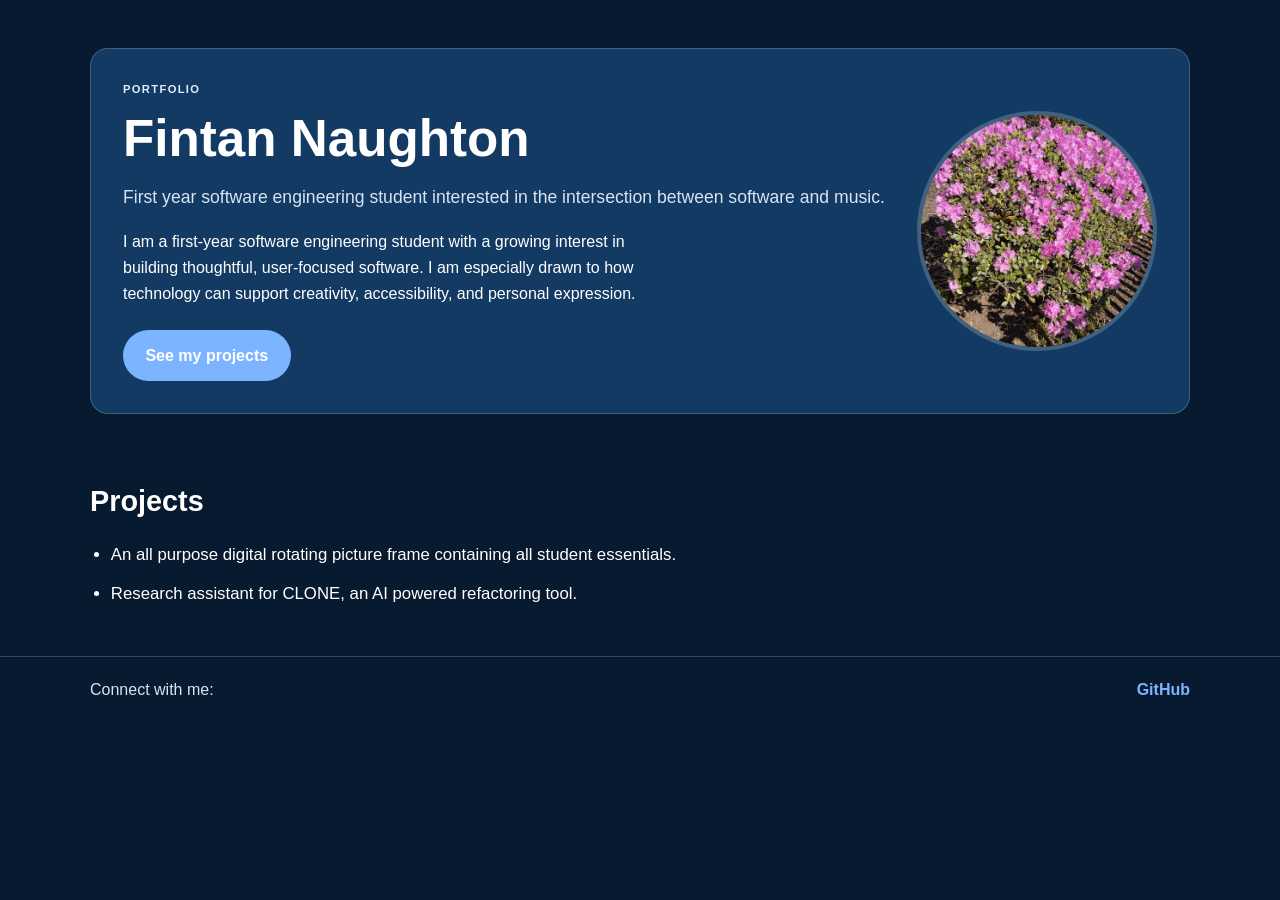
==== labs/lab4/index.html @ 60d37f4a "chore: start lab 4 from the lab 3 page" ====
<!DOCTYPE html>
<html lang="en">
  <head>
    <meta charset="UTF-8" />
    <meta name="viewport" content="width=device-width, initial-scale=1.0" />
    <title>Fintan Naughton | Portfolio</title>
    <link rel="stylesheet" href="./style.css" />
  </head>
  <body>
    <header class="site-header">
      <div class="container hero">
        <div class="hero-copy">
          <p class="eyebrow">Portfolio</p>
          <h1>Fintan Naughton</h1>
          <p class="subtitle">
            First year software engineering student interested in the intersection between software and music.
          </p>
          <p class="bio">
            I am a first-year software engineering student with a growing interest in building thoughtful, user-focused software.
            I am especially drawn to how technology can support creativity, accessibility, and personal expression.
          </p>
          <a class="button" href="#projects">See my projects</a>
        </div>

        <div class="hero-visual">
          <img src="./assets/avatar.jpg" width="240" height="240" alt="Portrait of Fintan Naughton" />
        </div>
      </div>
    </header>

    <main>
      <section id="projects" class="projects container" aria-labelledby="projects-heading">
        <h2 id="projects-heading">Projects</h2>
        <ul>
          <li>An all purpose digital rotating picture frame containing all student essentials.</li>
          <li>Research assistant for CLONE, an AI powered refactoring tool.</li>
        </ul>
      </section>
    </main>

    <footer class="site-footer">
      <div class="container footer-content">
        <p>Connect with me:</p>
        <a href="https://github.com/finNaughton" target="_blank" rel="noopener">GitHub</a>
      </div>
    </footer>
  </body>
</html>
---- labs/lab4/style.css ----
* {
  box-sizing: border-box;
}

:root {
  --bg: #071a2f;
  --panel: #123a62;
  --text: #ffffff;
  --muted: #d7e4f5;
  --accent: #7db4ff;
  --accent-dark: #4f8fe7;
  --border: rgba(255, 255, 255, 0.2);
}

html {
  scroll-behavior: smooth;
}

body {
  margin: 0;
  font-family: Arial, Helvetica, sans-serif;
  background: var(--bg);
  color: var(--text);
  line-height: 1.6;
}

img {
  max-width: 100%;
  display: block;
}

.container {
  width: min(1100px, calc(100% - 32px));
  margin: 0 auto;
}

.site-header {
  padding: 48px 0 32px;
  background: var(--bg);
}

.hero {
  display: flex;
  align-items: center;
  justify-content: space-between;
  gap: 32px;
  background: var(--panel);
  border: 1px solid var(--border);
  border-radius: 18px;
  padding: 32px;
}

.hero-copy {
  flex: 1 1 60%;
}

.eyebrow {
  margin: 0 0 12px;
  text-transform: uppercase;
  letter-spacing: 0.12em;
  font-size: 0.7rem;
  font-weight: 700;
  color: #dfeeff;
}

h1 {
  margin: 0;
  font-size: clamp(2.3rem, 4vw, 4rem);
  line-height: 1.1;
}

.subtitle {
  margin: 16px 0 0;
  font-size: 1.1rem;
  color: var(--muted);
}

.bio {
  margin: 18px 0 0;
  max-width: 58ch;
  color: var(--text);
}

.button {
  display: inline-block;
  margin-top: 24px;
  padding: 0.8rem 1.4rem;
  background: var(--accent);
  color: #ffffff;
  border-radius: 999px;
  text-decoration: none;
  font-weight: 700;
  transition: background 0.2s ease;
}

.button:hover,
.button:focus {
  background: var(--accent-dark);
}

.hero-visual {
  flex: 0 0 240px;
  display: flex;
  justify-content: center;
}

.hero-visual img {
  width: 240px;
  height: 240px;
  object-fit: cover;
  border-radius: 50%;
  border: 4px solid var(--border);
}

.projects {
  padding: 32px 0 48px;
  color: var(--text);
}

.projects h2 {
  margin: 0 0 18px;
  font-size: clamp(1.8rem, 2vw, 2.5rem);
}

.projects ul {
  margin: 0;
  padding-left: 1.3rem;
  font-size: 1.05rem;
}

.projects li + li {
  margin-top: 0.75rem;
}

.site-footer {
  background: var(--bg);
  border-top: 1px solid var(--border);
  padding: 20px 0;
}

.footer-content {
  display: flex;
  align-items: center;
  justify-content: space-between;
  gap: 16px;
}

.footer-content p {
  margin: 0;
  color: var(--muted);
}

.footer-content a {
  color: var(--accent);
  font-weight: 700;
  text-decoration: none;
}

.footer-content a:hover,
.footer-content a:focus {
  text-decoration: underline;
}

@media (max-width: 767px) {
  .site-header {
    padding-top: 24px;
  }

  .hero {
    flex-direction: column;
    text-align: center;
    padding: 24px 18px;
  }

  .hero-copy,
  .hero-visual {
    width: 100%;
    flex-basis: auto;
  }

  .bio {
    max-width: none;
  }

  .button {
    width: 100%;
    text-align: center;
  }

  .footer-content {
    flex-direction: column;
    text-align: center;
  }
}
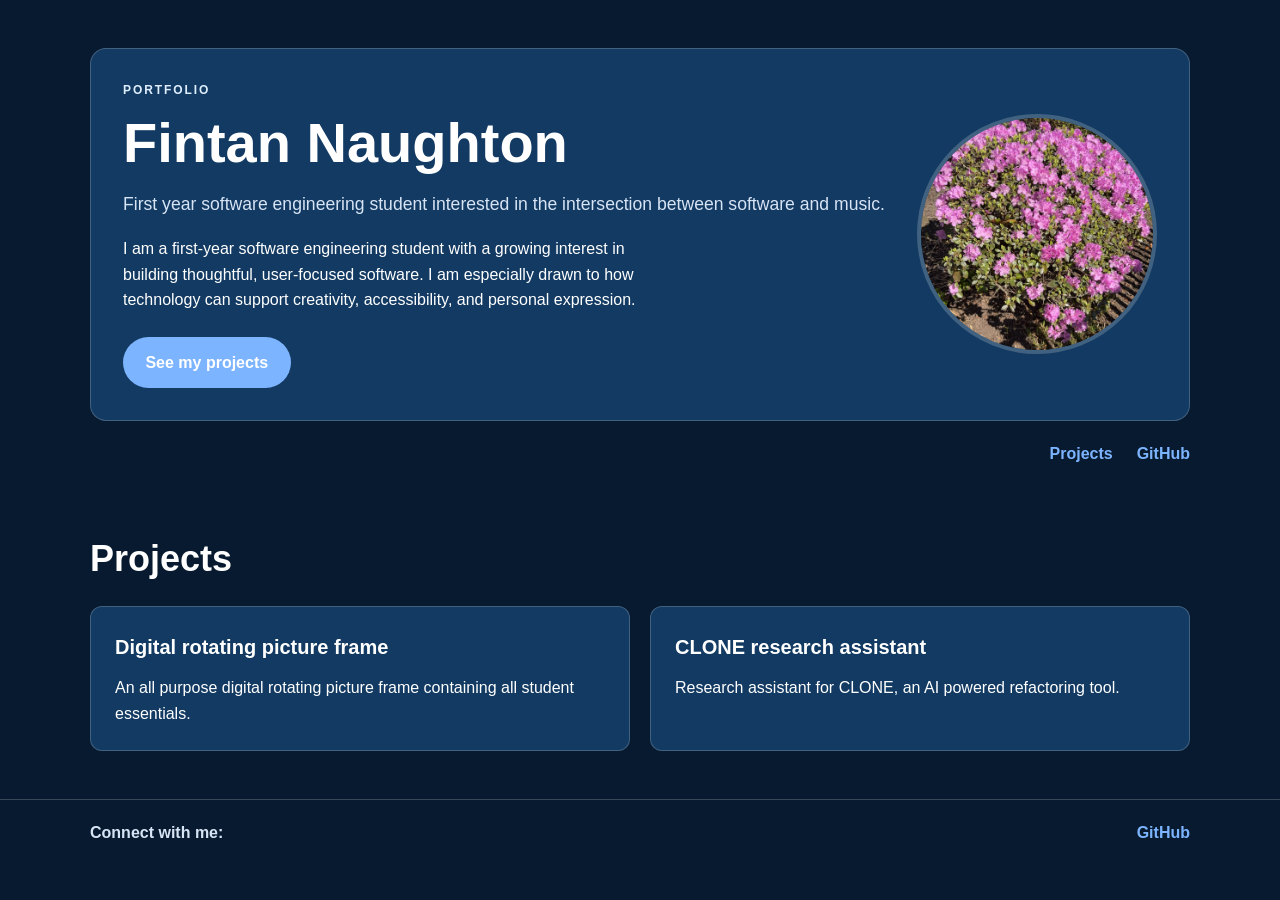
==== commit 22a2b8a7: "feat: rebuild page with semantic structure and flex layout" ====
--- a/labs/lab4/index.html
+++ b/labs/lab4/index.html
@@ -6,12 +6,12 @@
     <title>Fintan Naughton | Portfolio</title>
     <link rel="stylesheet" href="./style.css" />
   </head>
-  <body>
+  <body class="page">
     <header class="site-header">
       <div class="container hero">
         <div class="hero-copy">
           <p class="eyebrow">Portfolio</p>
-          <h1>Fintan Naughton</h1>
+          <h1 class="hero-title">Fintan Naughton</h1>
           <p class="subtitle">
             First year software engineering student interested in the intersection between software and music.
           </p>
@@ -23,24 +23,35 @@
         </div>
 
         <div class="hero-visual">
-          <img src="./assets/avatar.jpg" width="240" height="240" alt="Portrait of Fintan Naughton" />
+          <img class="avatar" src="./assets/avatar.jpg" alt="Portrait of Fintan Naughton" />
         </div>
       </div>
+
+      <nav class="site-nav container" aria-label="Primary navigation">
+        <a href="#projects">Projects</a>
+        <a href="https://github.com/finNaughton" target="_blank" rel="noopener">GitHub</a>
+      </nav>
     </header>
 
     <main>
       <section id="projects" class="projects container" aria-labelledby="projects-heading">
-        <h2 id="projects-heading">Projects</h2>
-        <ul>
-          <li>An all purpose digital rotating picture frame containing all student essentials.</li>
-          <li>Research assistant for CLONE, an AI powered refactoring tool.</li>
-        </ul>
+        <h2 class="projects-heading" id="projects-heading">Projects</h2>
+        <div class="project-list">
+          <article class="card">
+            <h3 class="card-title">Digital rotating picture frame</h3>
+            <p class="card-copy">An all purpose digital rotating picture frame containing all student essentials.</p>
+          </article>
+          <article class="card">
+            <h3 class="card-title">CLONE research assistant</h3>
+            <p class="card-copy">Research assistant for CLONE, an AI powered refactoring tool.</p>
+          </article>
+        </div>
       </section>
     </main>
 
     <footer class="site-footer">
       <div class="container footer-content">
-        <p>Connect with me:</p>
+        <h2 class="footer-heading">Connect with me:</h2>
         <a href="https://github.com/finNaughton" target="_blank" rel="noopener">GitHub</a>
       </div>
     </footer>
--- a/labs/lab4/style.css
+++ b/labs/lab4/style.css
@@ -1,8 +1,8 @@
-* {
+*, *::before, *::after {
   box-sizing: border-box;
 }
 
-:root {
+.page {
   --bg: #071a2f;
   --panel: #123a62;
   --text: #ffffff;
@@ -10,32 +10,21 @@
   --accent: #7db4ff;
   --accent-dark: #4f8fe7;
   --border: rgba(255, 255, 255, 0.2);
-}
-
-html {
-  scroll-behavior: smooth;
-}
-
-body {
   margin: 0;
   font-family: Arial, Helvetica, sans-serif;
   background: var(--bg);
   color: var(--text);
   line-height: 1.6;
-}
-
-img {
-  max-width: 100%;
-  display: block;
+  scroll-behavior: smooth;
 }
 
 .container {
-  width: min(1100px, calc(100% - 32px));
+  width: min(68.75rem, calc(100% - 2rem));
   margin: 0 auto;
 }
 
 .site-header {
-  padding: 48px 0 32px;
+  padding: 3rem 0 2rem;
   background: var(--bg);
 }
 
@@ -43,11 +32,11 @@
   display: flex;
   align-items: center;
   justify-content: space-between;
-  gap: 32px;
+  gap: 2rem;
   background: var(--panel);
   border: 1px solid var(--border);
-  border-radius: 18px;
-  padding: 32px;
+  border-radius: 1rem;
+  padding: 2rem;
 }
 
 .hero-copy {
@@ -55,39 +44,39 @@
 }
 
 .eyebrow {
-  margin: 0 0 12px;
+  margin: 0 0 0.75rem;
   text-transform: uppercase;
-  letter-spacing: 0.12em;
-  font-size: 0.7rem;
+  letter-spacing: 0.12rem;
+  font-size: 0.75rem;
   font-weight: 700;
   color: #dfeeff;
 }
 
-h1 {
-  margin: 0;
-  font-size: clamp(2.3rem, 4vw, 4rem);
+.hero-title {
+  margin: 0;
+  font-size: 3.5rem;
   line-height: 1.1;
 }
 
 .subtitle {
-  margin: 16px 0 0;
+  margin: 1rem 0 0;
   font-size: 1.1rem;
   color: var(--muted);
 }
 
 .bio {
-  margin: 18px 0 0;
+  margin: 1.125rem 0 0;
   max-width: 58ch;
   color: var(--text);
 }
 
 .button {
   display: inline-block;
-  margin-top: 24px;
+  margin-top: 1.5rem;
   padding: 0.8rem 1.4rem;
   background: var(--accent);
   color: #ffffff;
-  border-radius: 999px;
+  border-radius: 2rem;
   text-decoration: none;
   font-weight: 700;
   transition: background 0.2s ease;
@@ -99,77 +88,103 @@
 }
 
 .hero-visual {
-  flex: 0 0 240px;
+  flex: 0 0 15rem;
   display: flex;
   justify-content: center;
 }
 
-.hero-visual img {
-  width: 240px;
-  height: 240px;
+.avatar {
+  width: 15rem;
+  height: 15rem;
+  max-width: 100%;
   object-fit: cover;
   border-radius: 50%;
-  border: 4px solid var(--border);
-}
-
-.projects {
-  padding: 32px 0 48px;
-  color: var(--text);
-}
-
-.projects h2 {
-  margin: 0 0 18px;
-  font-size: clamp(1.8rem, 2vw, 2.5rem);
-}
-
-.projects ul {
-  margin: 0;
-  padding-left: 1.3rem;
-  font-size: 1.05rem;
-}
-
-.projects li + li {
-  margin-top: 0.75rem;
-}
-
-.site-footer {
-  background: var(--bg);
-  border-top: 1px solid var(--border);
-  padding: 20px 0;
-}
-
-.footer-content {
-  display: flex;
-  align-items: center;
-  justify-content: space-between;
-  gap: 16px;
-}
-
-.footer-content p {
-  margin: 0;
-  color: var(--muted);
-}
-
+  border: 0.25rem solid var(--border);
+}
+
+.site-nav {
+  display: flex;
+  justify-content: flex-end;
+  gap: 1.5rem;
+  padding-top: 1.25rem;
+}
+
+.site-nav a,
 .footer-content a {
   color: var(--accent);
   font-weight: 700;
   text-decoration: none;
 }
 
+.site-nav a:hover,
+.site-nav a:focus,
 .footer-content a:hover,
 .footer-content a:focus {
   text-decoration: underline;
 }
 
+.projects {
+  padding: 2rem 0 3rem;
+  color: var(--text);
+}
+
+.projects-heading {
+  margin: 0 0 1.125rem;
+  font-size: 2.25rem;
+}
+
+.project-list {
+  display: flex;
+  flex-wrap: wrap;
+  gap: 1.25rem;
+}
+
+.card {
+  flex: 1 1 20rem;
+  min-width: 0;
+  padding: 1.5rem;
+  background: var(--panel);
+  border: 1px solid var(--border);
+  border-radius: 0.75rem;
+}
+
+.card-title {
+  margin: 0;
+  font-size: 1.25rem;
+}
+
+.card-copy {
+  margin: 0.75rem 0 0;
+}
+
+.site-footer {
+  background: var(--bg);
+  border-top: 1px solid var(--border);
+  padding: 1.25rem 0;
+}
+
+.footer-content {
+  display: flex;
+  align-items: center;
+  justify-content: space-between;
+  gap: 1rem;
+}
+
+.footer-heading {
+  margin: 0;
+  font-size: 1rem;
+  color: var(--muted);
+}
+
 @media (max-width: 767px) {
   .site-header {
-    padding-top: 24px;
+    padding-top: 1.5rem;
   }
 
   .hero {
     flex-direction: column;
     text-align: center;
-    padding: 24px 18px;
+    padding: 1.5rem 1.125rem;
   }
 
   .hero-copy,
@@ -182,13 +197,21 @@
     max-width: none;
   }
 
+  .hero-title {
+    font-size: 2.25rem;
+  }
+
   .button {
     width: 100%;
     text-align: center;
   }
 
+  .site-nav {
+    justify-content: center;
+  }
+
   .footer-content {
     flex-direction: column;
     text-align: center;
   }
-}
+}
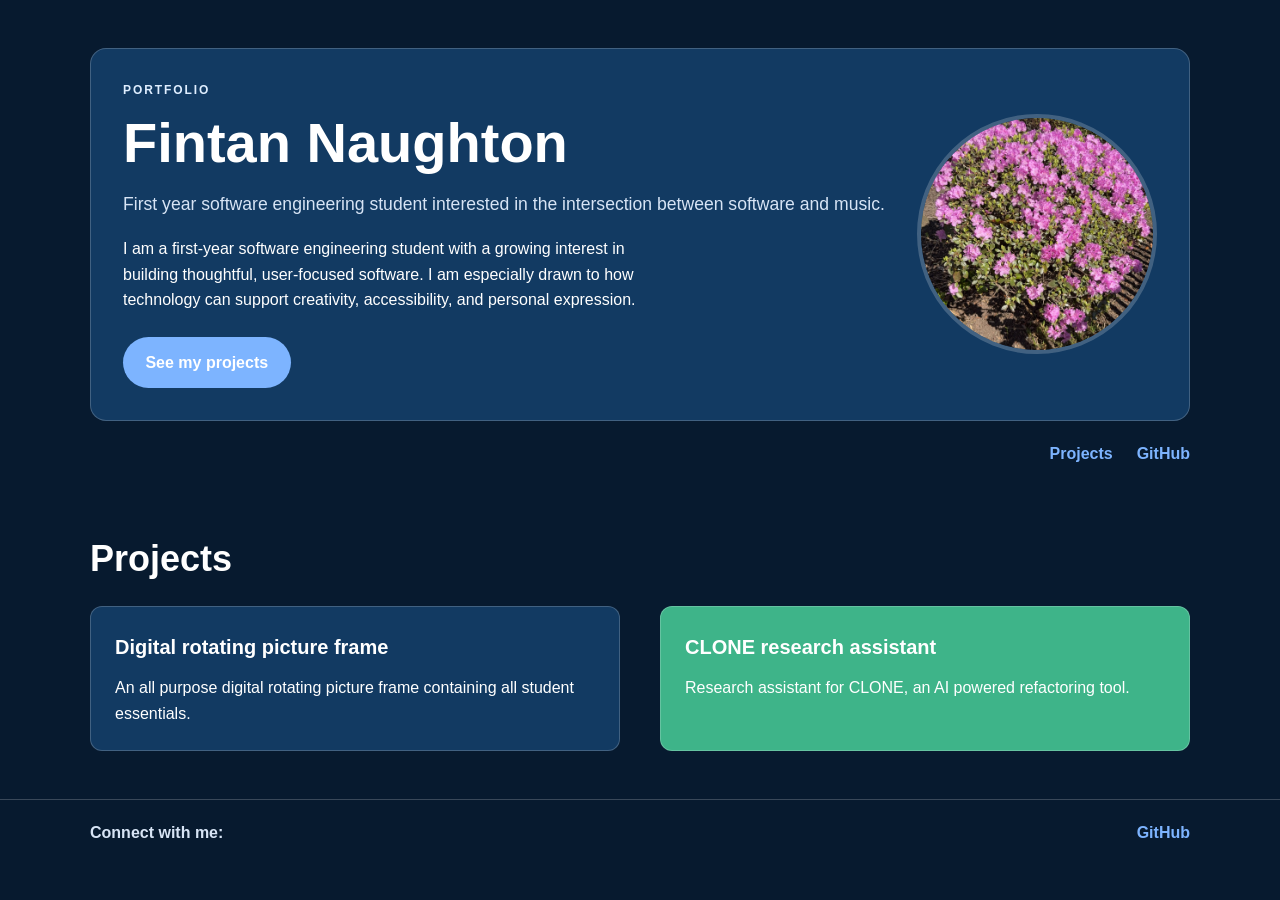
==== commit 97955802: "style: hand-edit the gap and add a featured card" ====
--- a/labs/lab4/index.html
+++ b/labs/lab4/index.html
@@ -41,7 +41,7 @@
             <h3 class="card-title">Digital rotating picture frame</h3>
             <p class="card-copy">An all purpose digital rotating picture frame containing all student essentials.</p>
           </article>
-          <article class="card">
+          <article class="card featured"> <!-- Hand edited by FN -->
             <h3 class="card-title">CLONE research assistant</h3>
             <p class="card-copy">Research assistant for CLONE, an AI powered refactoring tool.</p>
           </article>
--- a/labs/lab4/style.css
+++ b/labs/lab4/style.css
@@ -136,7 +136,7 @@
 .project-list {
   display: flex;
   flex-wrap: wrap;
-  gap: 1.25rem;
+  gap: 2.5rem; /*Hand edited by FN*/
 }
 
 .card {
@@ -148,6 +148,11 @@
   border-radius: 0.75rem;
 }
 
+/* hand-edited by FN */
+  .featured {
+  background-color: #3EB489;
+}
+
 .card-title {
   margin: 0;
   font-size: 1.25rem;
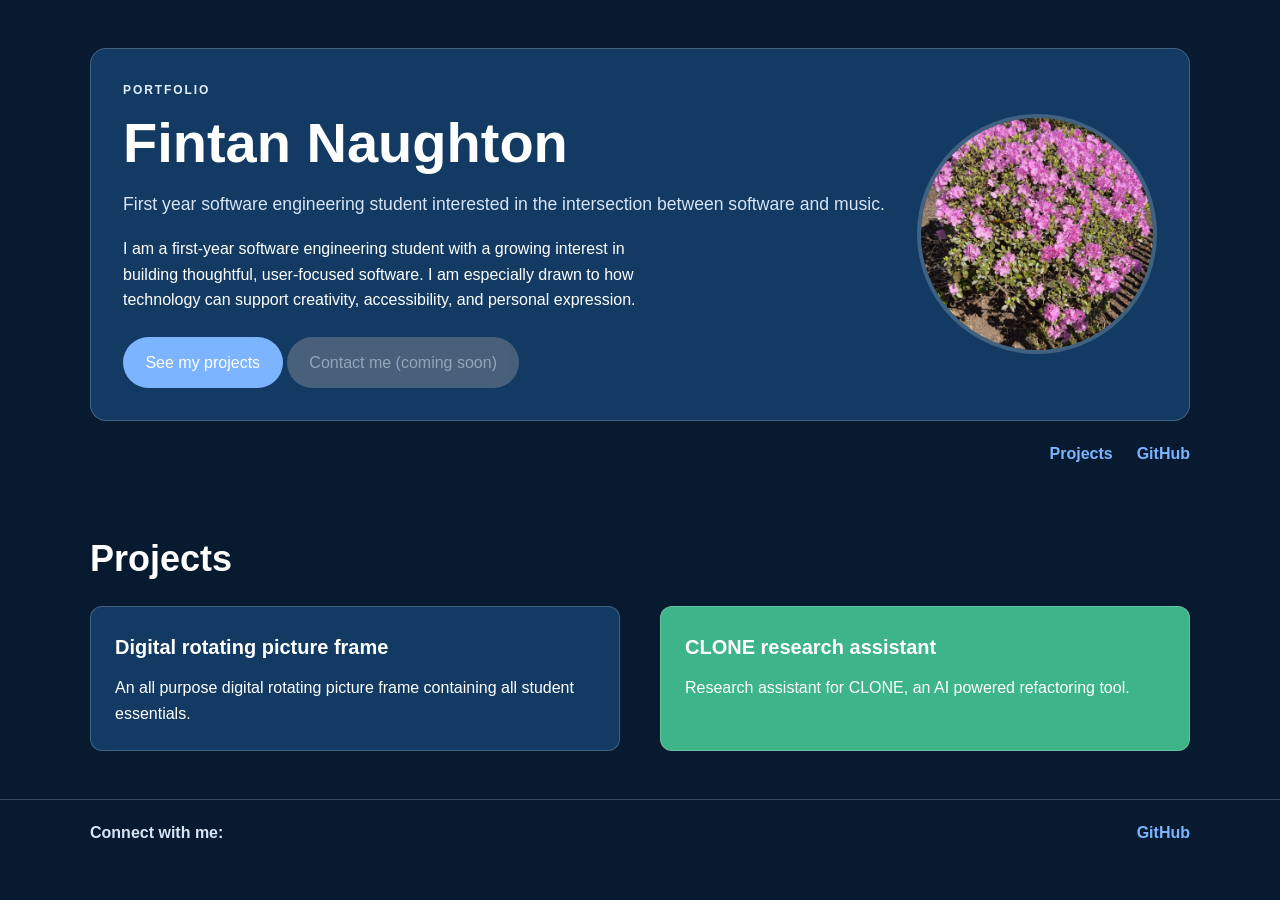
==== commit 50a370c2: "feat: add the four interactive button states" ====
--- a/labs/lab4/index.html
+++ b/labs/lab4/index.html
@@ -20,6 +20,7 @@
             I am especially drawn to how technology can support creativity, accessibility, and personal expression.
           </p>
           <a class="button" href="#projects">See my projects</a>
+          <button class="button contact-button" type="button" disabled>Contact me (coming soon)</button>
         </div>
 
         <div class="hero-visual">
--- a/labs/lab4/style.css
+++ b/labs/lab4/style.css
@@ -79,12 +79,34 @@
   border-radius: 2rem;
   text-decoration: none;
   font-weight: 700;
-  transition: background 0.2s ease;
-}
-
-.button:hover,
-.button:focus {
+  font: inherit;
+  cursor: pointer;
+  transition: background 0.2s ease, transform 0.1s ease, outline 0.1s ease;
+}
+
+.button:hover {
   background: var(--accent-dark);
+}
+
+.button:focus-visible {
+  outline: 0.2rem solid #ffffff;
+  outline-offset: 0.2rem;
+}
+
+.button:active {
+  background: #2f6fbd;
+  transform: translateY(0.125rem);
+}
+
+.button:disabled {
+  background: #5f7185;
+  color: #cbd3dc;
+  cursor: not-allowed;
+  opacity: 0.7;
+}
+
+.contact-button {
+  border: 0;
 }
 
 .hero-visual {
